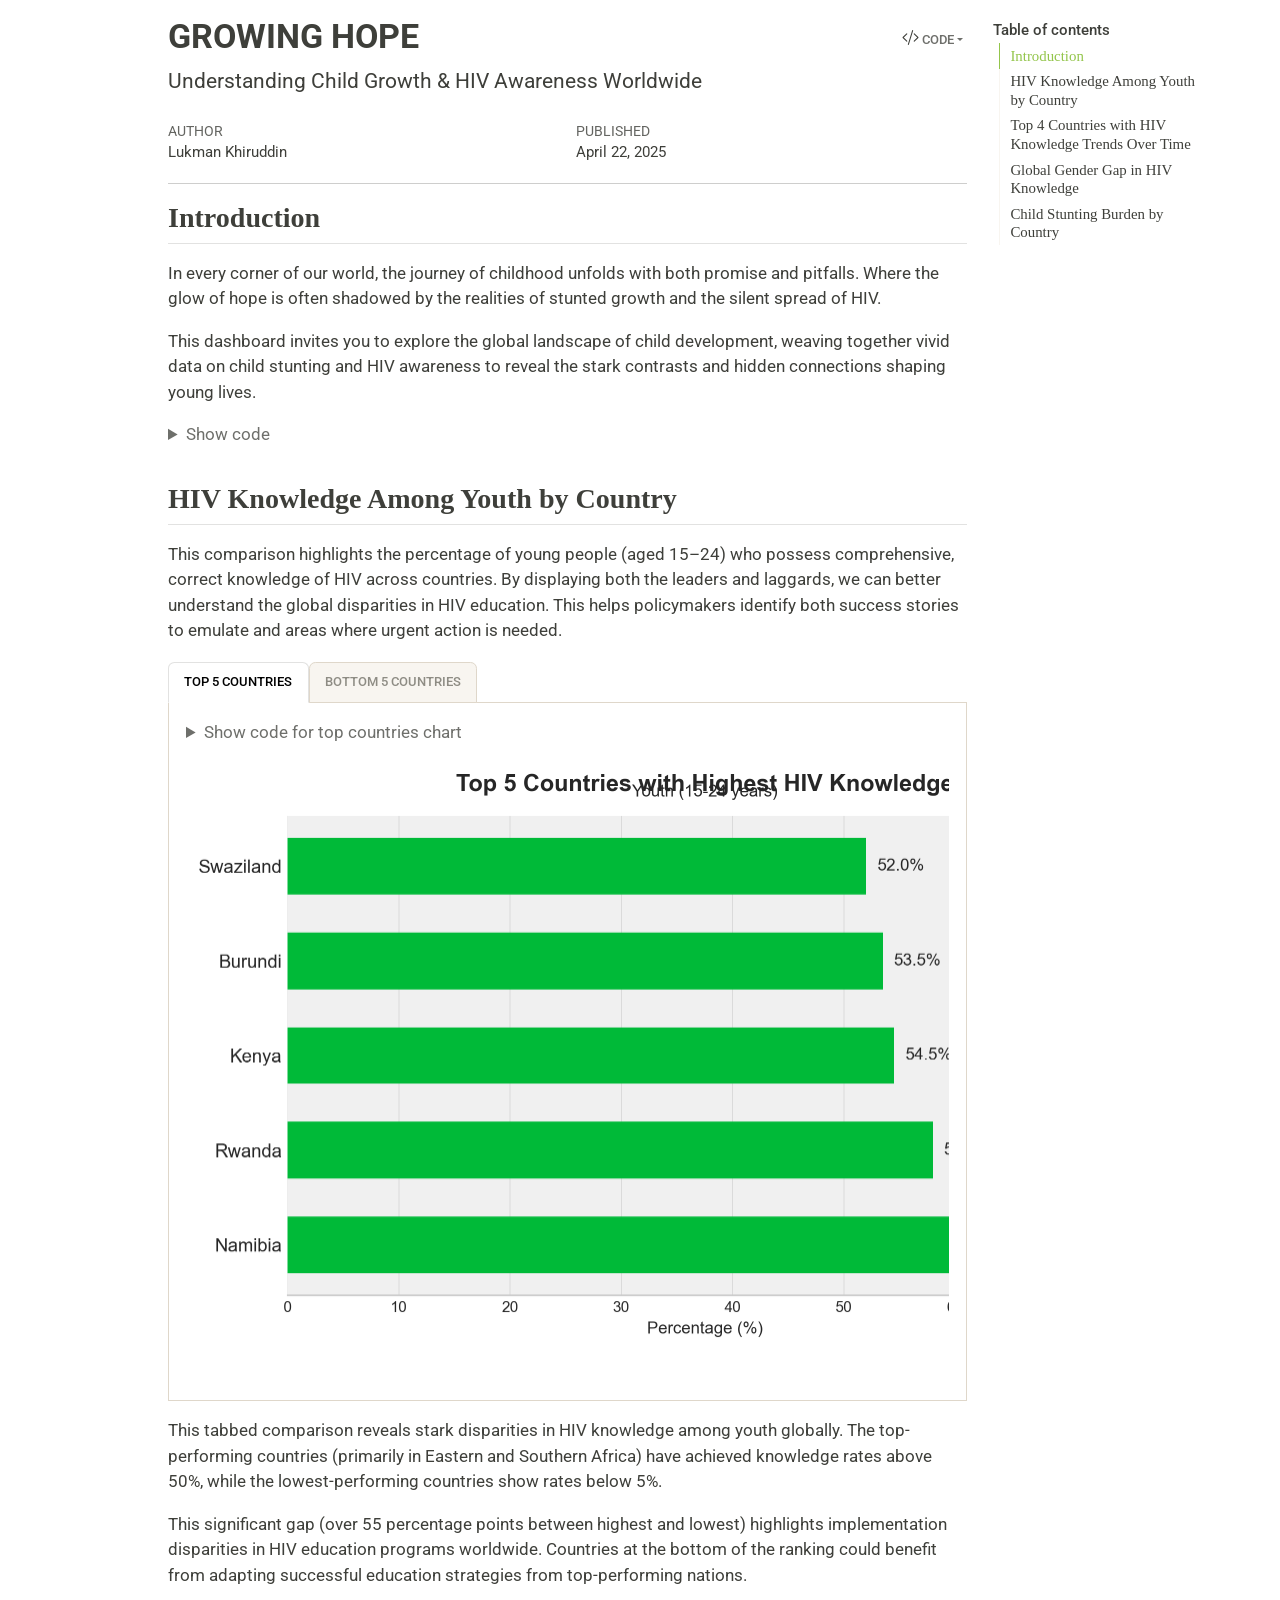
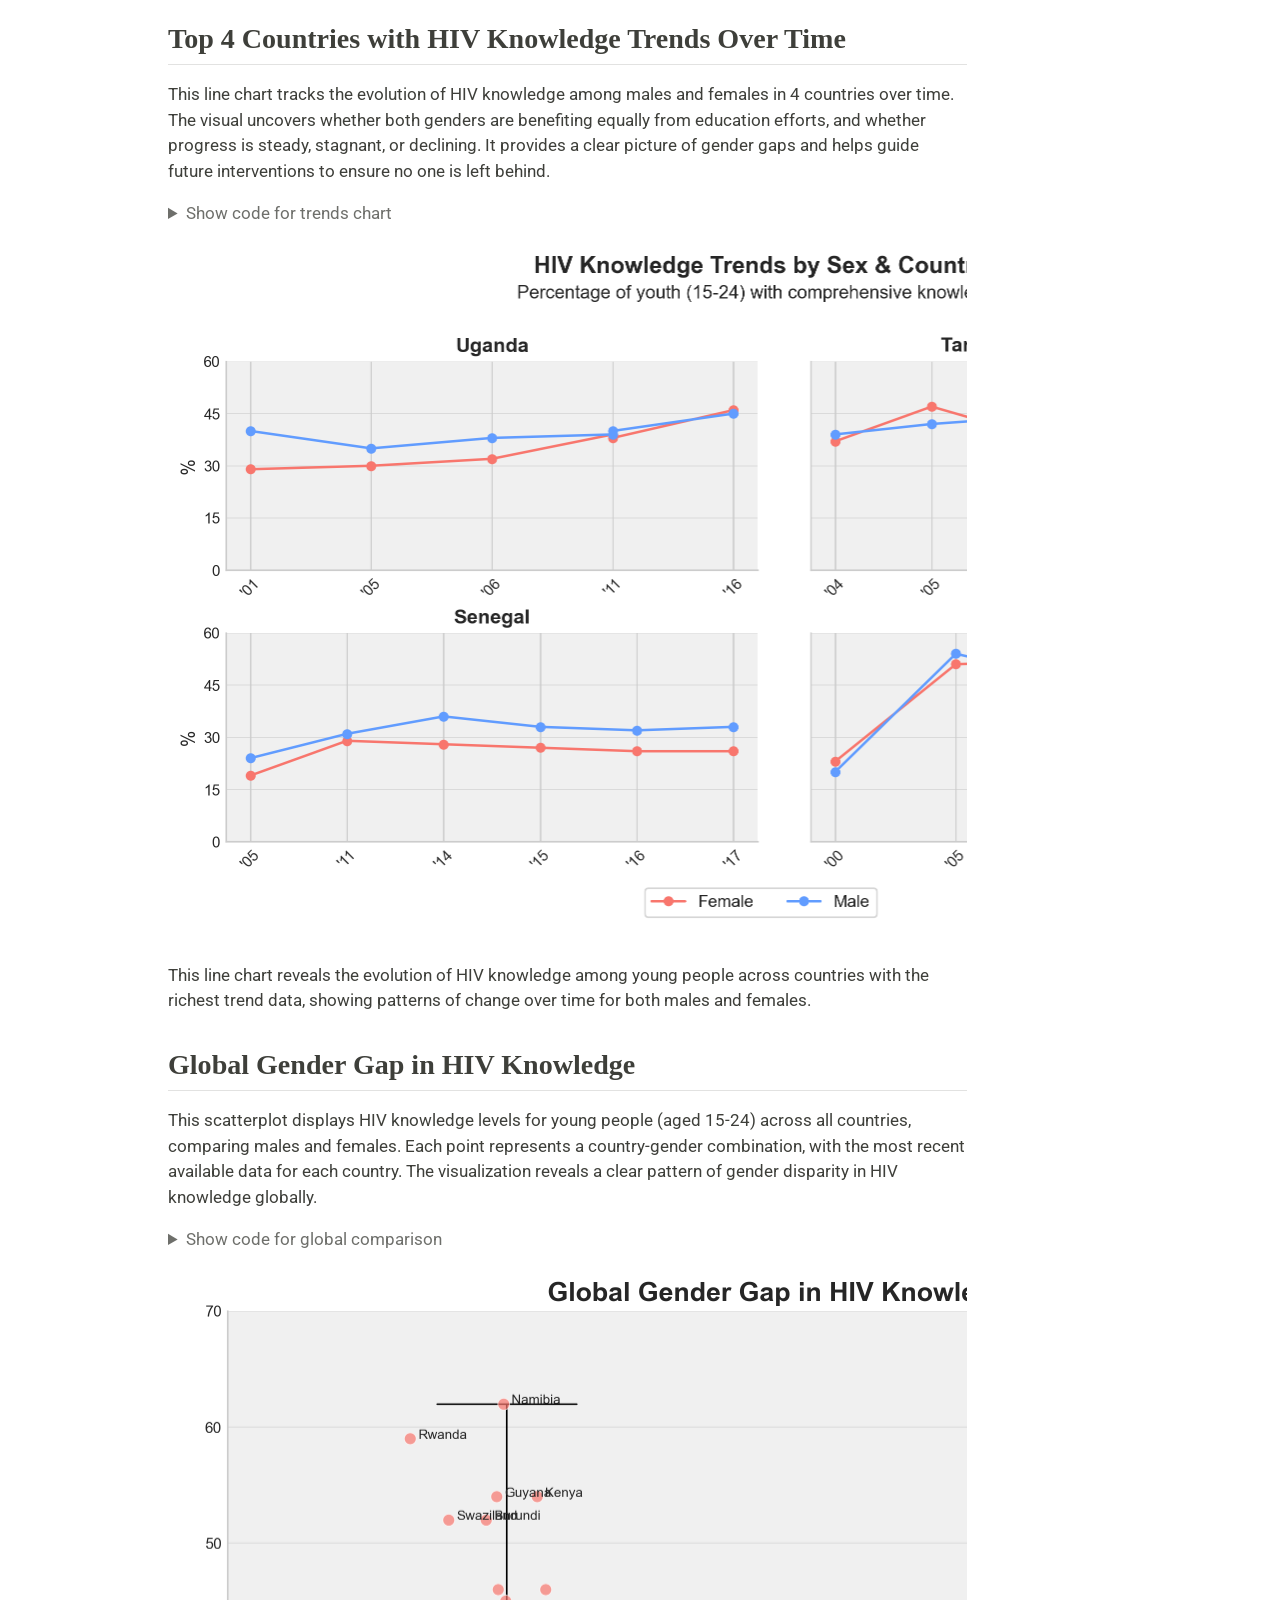
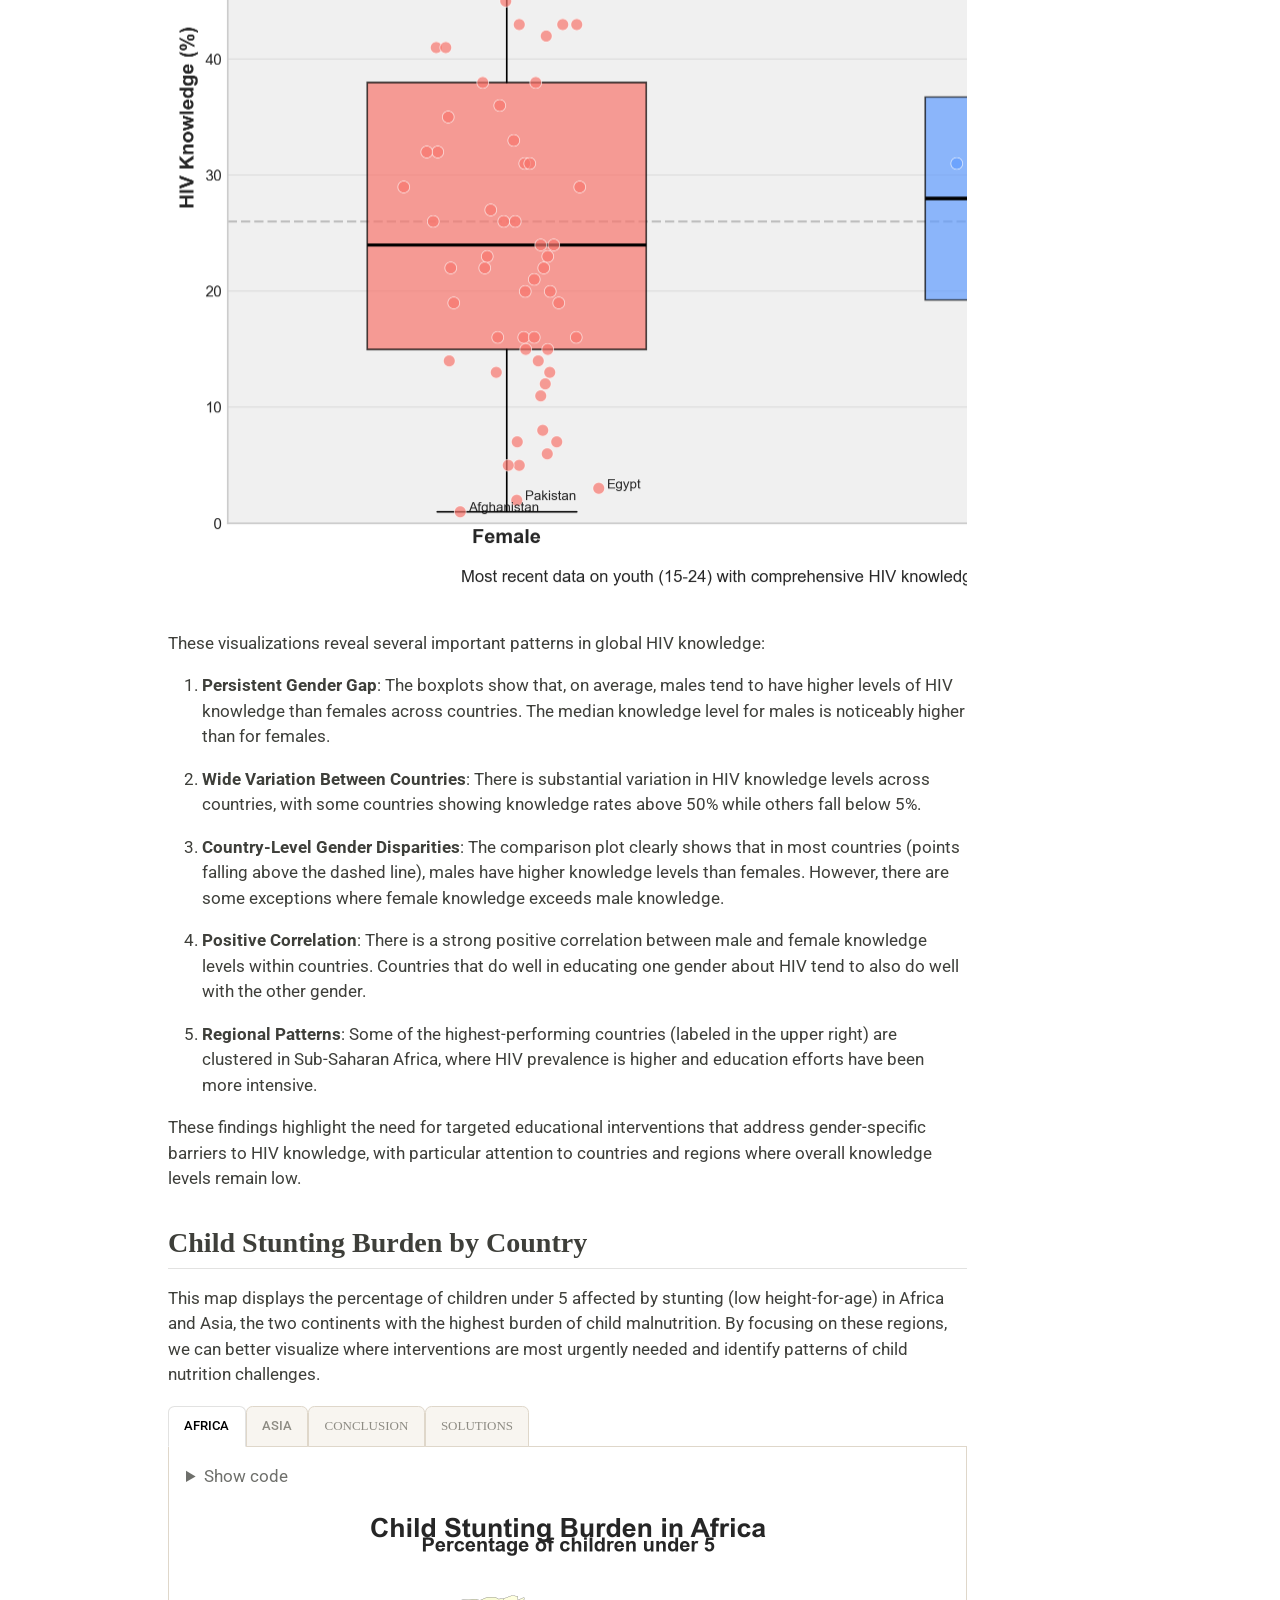
==== index.html @ f2c9af8c "Add index.html for GitHub Pages" ====
<!DOCTYPE html>
<html>
<head>
    <meta charset="utf-8">
    <title>UNICEF Data Analysis Report</title>
    <meta http-equiv="refresh" content="0; url=UNICEF_report_python.html">
</head>
<body>
    <p>Please wait while you're redirected to the <a href="UNICEF_report_python.html">UNICEF report</a>.</p>
</body>
</html>
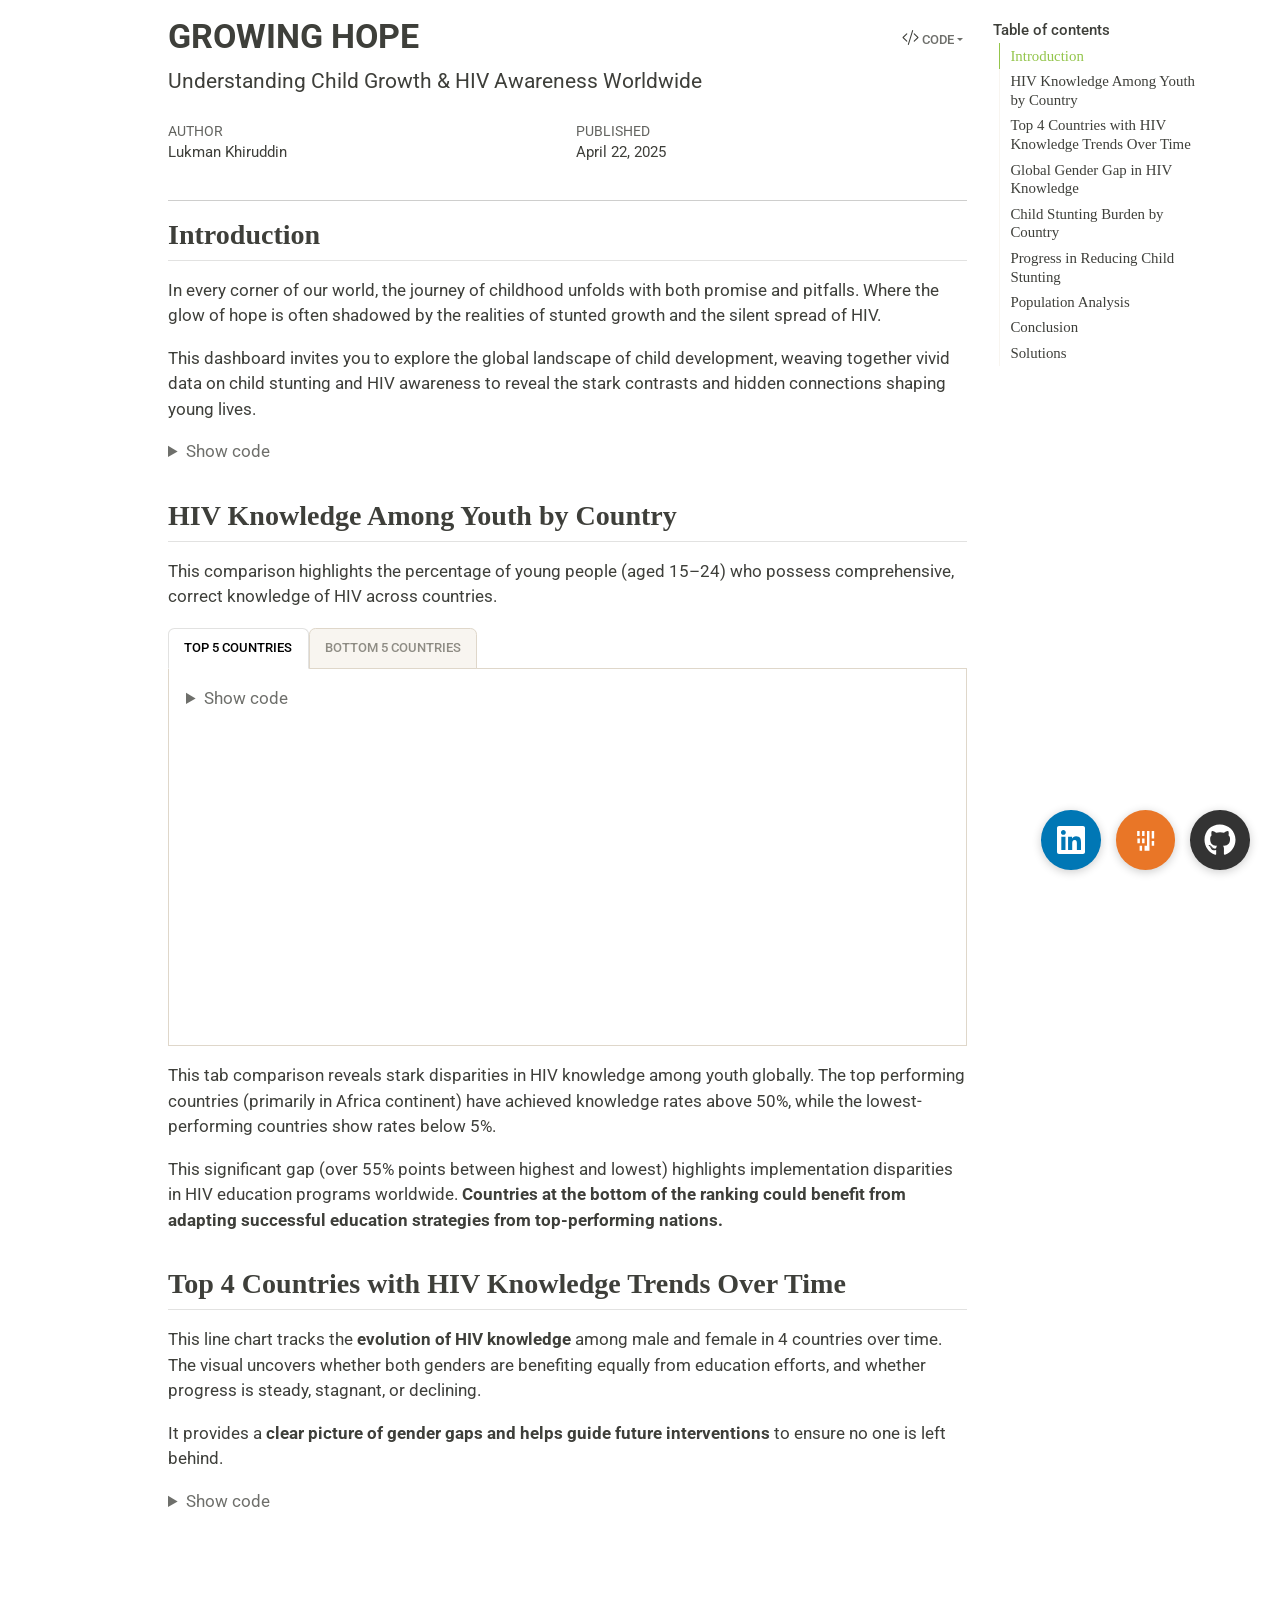
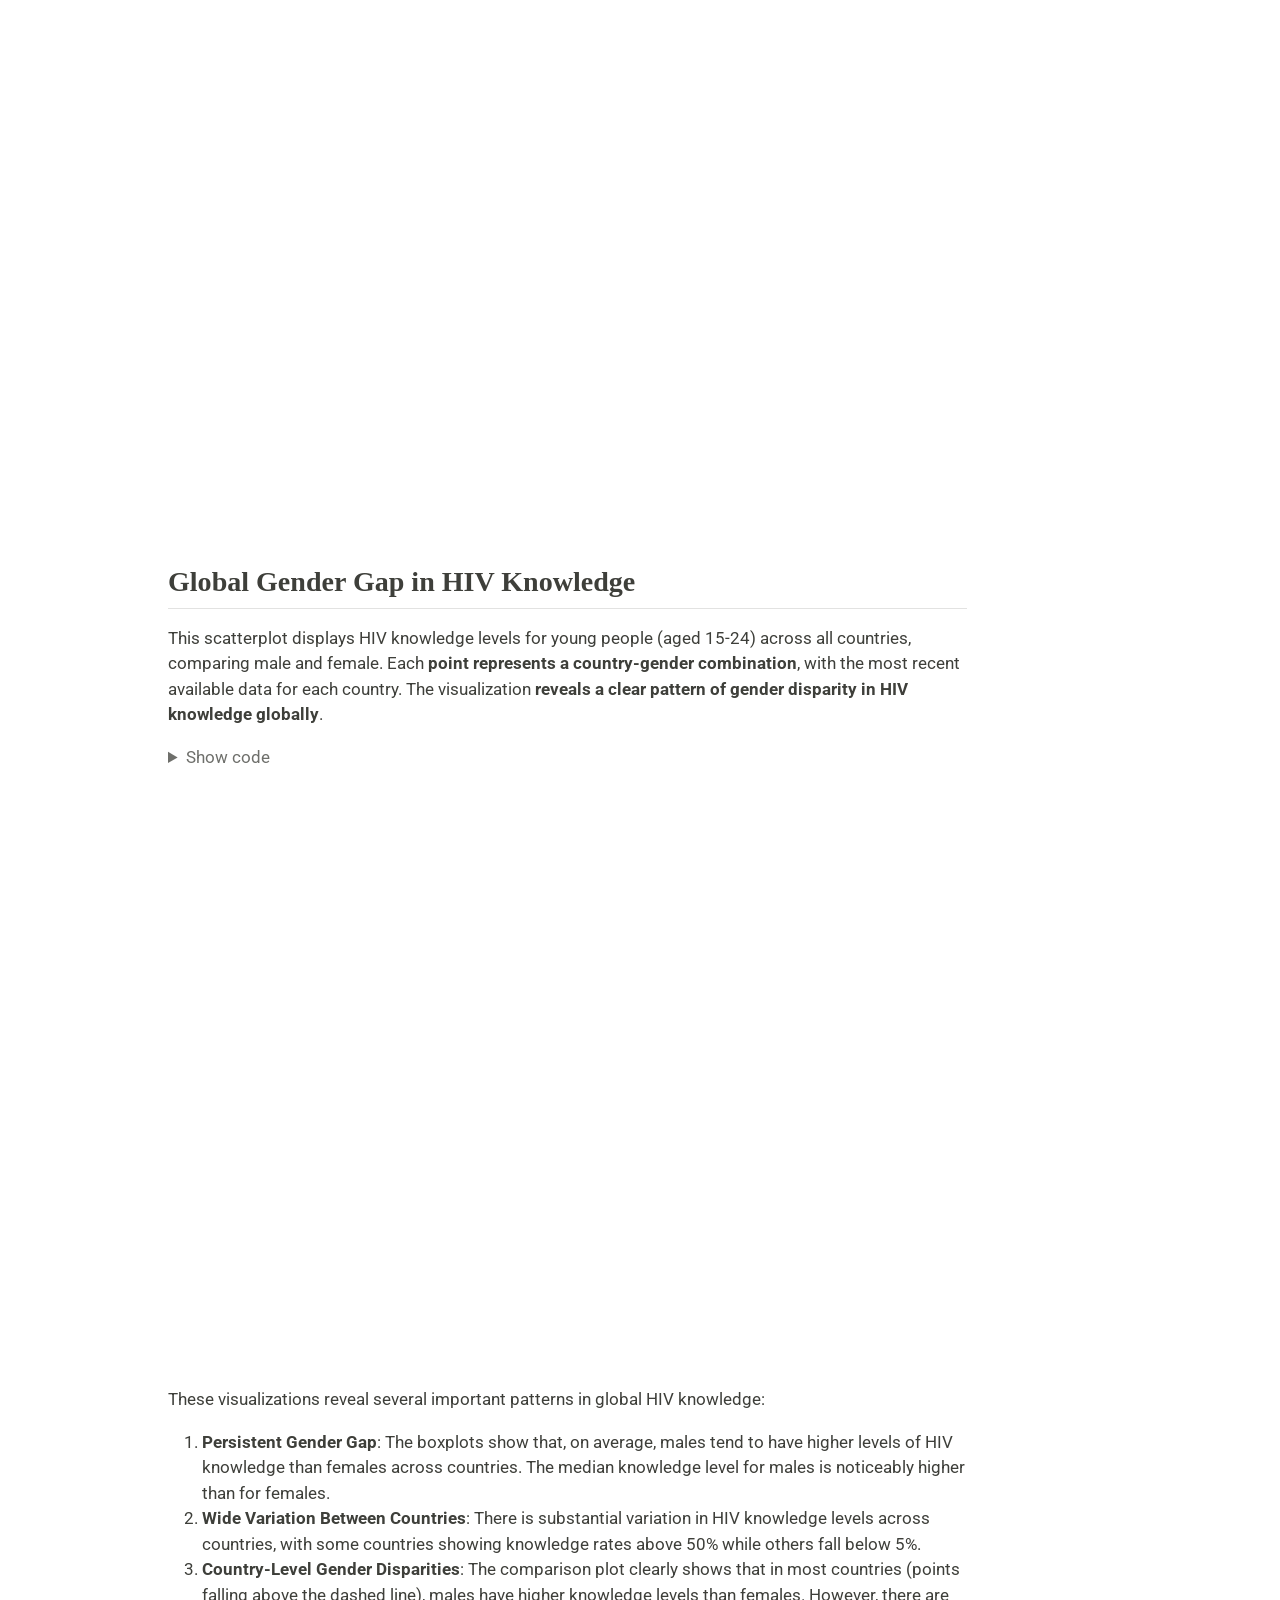
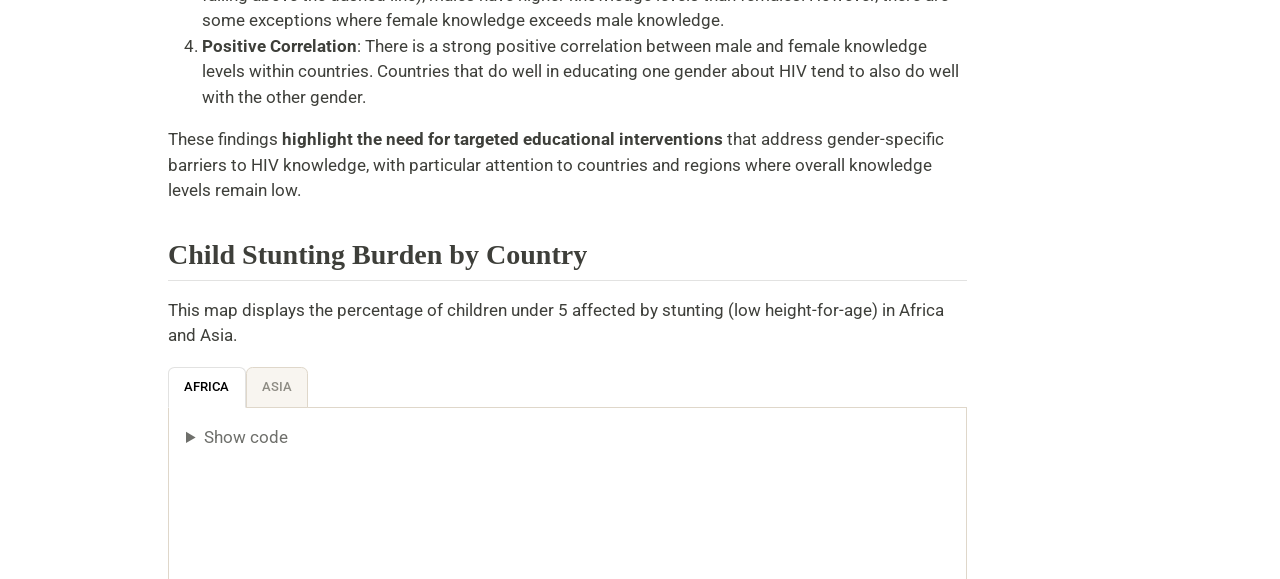
==== commit 0aed20ce: "Added HTML report files" ====
--- a/index.html
+++ b/index.html
@@ -1,11 +1,10 @@
 <!DOCTYPE html>
 <html>
 <head>
-    <meta charset="utf-8">
-    <title>UNICEF Data Analysis Report</title>
     <meta http-equiv="refresh" content="0; url=UNICEF_report_python.html">
+    <title>UNICEF Data Analysis</title>
 </head>
 <body>
-    <p>Please wait while you're redirected to the <a href="UNICEF_report_python.html">UNICEF report</a>.</p>
+    <p>If you are not redirected automatically, <a href="UNICEF_report_python.html">click here</a>.</p>
 </body>
 </html> 
